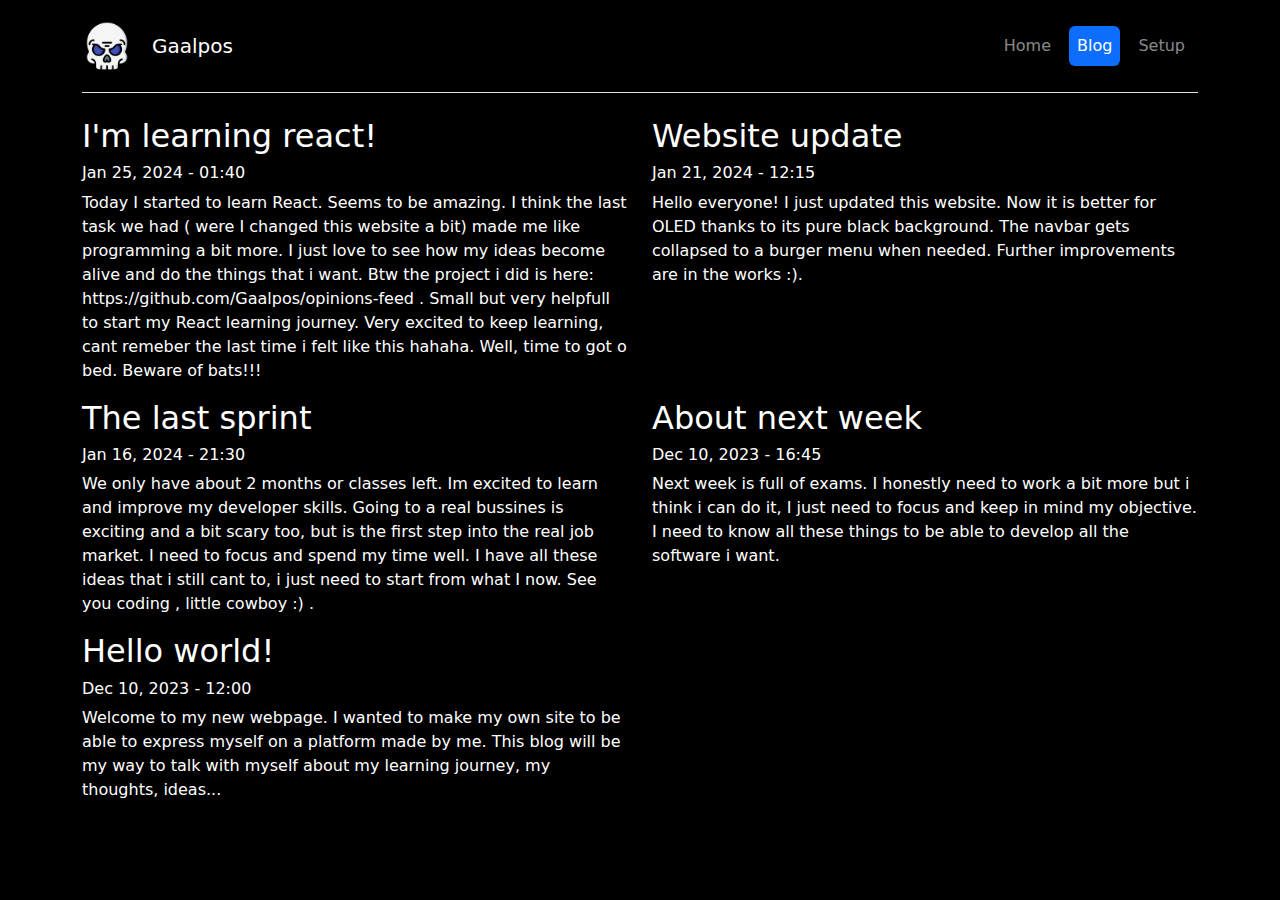
==== blog.html @ fbeebda8 "blog post and other fixes and updates" ====
<!doctype html>
<html lang="en">

<head>
    <meta charset="utf-8">
    <meta name="viewport" content="width=device-width, initial-scale=1">
    <title>Gaalpos - Blog</title>
    <link rel="icon" type="image/x-icon" href="assets/imgs/esqueleto.png">
    <link rel="stylesheet" href="https://cdn.jsdelivr.net/npm/bootstrap@5.3.2/dist/css/bootstrap.min.css">
    <link rel="stylesheet" href="https://cdn.jsdelivr.net/npm/bootstrap@5.3.2/dist/js/bootstrap.bundle.min.js">
    <link rel="stylesheet" href="assets/styles.css">
    <script src="https://code.jquery.com/jquery-3.5.1.slim.min.js"></script>
    <script src="https://cdn.jsdelivr.net/npm/@popperjs/core@2.9.1/dist/umd/popper.min.js"></script>
    <script src="https://maxcdn.bootstrapcdn.com/bootstrap/4.5.2/js/bootstrap.min.js"></script>
</head>

<body>
    <div class="container">

        <header class="navbar navbar-expand-md navbar-dark d-flex flex-wrap  py-3 mb-4 border-bottom ">

            <a class="navbar-brand d-flex align-items-center" href="index.html">
                <img src="assets/imgs/craneo.png" class="bd-placeholder-img rounded-circle" alt="logo"
                    style="width: 50px; margin-right:1em;">
                Gaalpos
            </a>
            <!-- This is not an empty button, its used when the navbar collapses -->
            <button class="navbar-toggler" type="button" data-toggle="collapse" data-target="#navbarCollapse">
                <span class="navbar-toggler-icon"></span>
            </button>


            <div class="collapse navbar-collapse justify-content-end" id="navbarCollapse">
                <nav>
                    <ul class="navbar-nav nav-pills ">
                        <br>

                        <li class="nav-item"><a href="index.html" class="nav-link ">Home</a>
                        </li>
                        <li class="nav-item"><a href="blog.html" class="nav-link active">Blog</a></li>
                        <li class="nav-item"><a href="setup.html" class="nav-link">Setup</a></li>
                    </ul>
                </nav>
            </div>
        </header>
    </div>


    <div class="container">
        <div class="row">
            <!-- <div class="col col-12 col-lg-6 ">
                <h1>Title</h1>
                <h6> Date here</h6>
                <p> Content</p>
            </div> -->

            <!-- new posts under here -->

            <div class="col col-12 col-lg-6 ">
                <h2>I'm learning react!</h2>
                <h6> Jan 25, 2024 - 01:40</h6>
                <p> Today I started to learn React. Seems to be amazing. I think the last task we had ( were I changed
                    this website a bit)
                    made me like programming a bit more. I just love to see how my ideas become alive and do the things
                    that i want. Btw the project i did
                    is here: https://github.com/Gaalpos/opinions-feed . Small but very helpfull to start my React
                    learning journey. Very excited to keep learning, cant
                    remeber the last time i felt like this hahaha. Well, time to got o bed. Beware of bats!!!
                </p>
            </div>
            <div class="col col-12 col-lg-6 ">
                <h2>Website update</h2>
                <h6> Jan 21, 2024 - 12:15</h6>
                <p> Hello everyone! I just updated this website. Now it is better for OLED thanks to its pure black
                    background.
                    The navbar gets collapsed to a burger menu when needed. Further improvements are in the works :).
                </p>
            </div>

            <div class="col col-12 col-lg-6 ">
                <h2>The last sprint</h2>
                <h6> Jan 16, 2024 - 21:30</h6>
                <p> We only have about 2 months or classes left. Im excited to learn and improve my developer skills.
                    Going to a real bussines is exciting and a bit scary too, but is the first step into the real job
                    market. I need to focus and spend my time well. I have all these ideas that i still cant to, i just
                    need to start from what I now. See you coding , little cowboy :) .</p>
            </div>

            <div class="col col-12 col-lg-6 ">
                <h2>About next week</h2>
                <h6> Dec 10, 2023 - 16:45</h6>
                <p> Next week is full of exams. I honestly need to work a bit more but i think i can do it, I just need
                    to focus and keep in mind my objective.
                    I need to know all these things to be able to develop all the software i want.
                </p>
            </div>



            <div class="col col-12 col-lg-6 ">
                <h2>Hello world!</h2>
                <h6> Dec 10, 2023 - 12:00</h6>
                <p> Welcome to my new webpage. I wanted to make my own site to be able to express myself on a platform
                    made by me. This blog will be my way to talk with myself about my learning journey, my thoughts,
                    ideas... </p>
            </div>




        </div>
    </div>
</body>

</html>
---- assets/styles.css ----
body {
    background-color: black;
    color: white;
}



.card {
    background-color: rgb(0, 0, 0);
    color: white;
    /* border: solid rgb(13, 110, 253); */

    /* 13, 110, 253 */
}

.navbar {
    background-color: black;
}

.negro {
    background-color: black;
    color: wh;

}

.nav-item {
    text-align: center;
    margin: 5px;
}

.fixed-top-container {
    position: fixed;
    background-color: #000000;

}

.content {
    margin-top: 100px;
}

.navbar-brand-container {
    display: flex;
    align-items: center;
}

.navbar-item {
    vertical-align: middle;
}
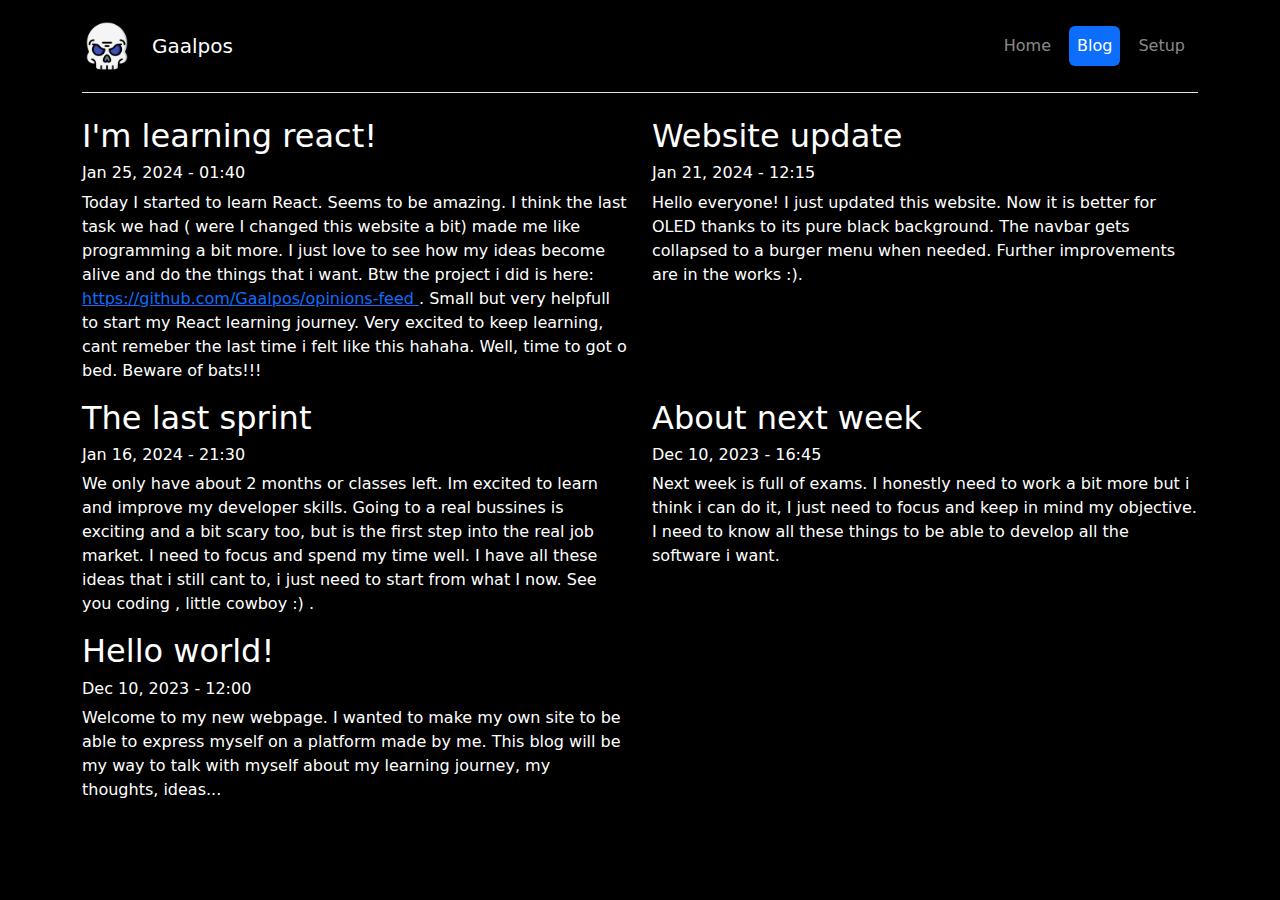
==== commit c52e231d: "a" ====
--- a/blog.html
+++ b/blog.html
@@ -63,7 +63,9 @@
                     this website a bit)
                     made me like programming a bit more. I just love to see how my ideas become alive and do the things
                     that i want. Btw the project i did
-                    is here: https://github.com/Gaalpos/opinions-feed . Small but very helpfull to start my React
+                    is here: <a href="https://github.com/Gaalpos/opinions-feed " target="_blank">
+                        https://github.com/Gaalpos/opinions-feed </a> . Small but very
+                    helpfull to start my React
                     learning journey. Very excited to keep learning, cant
                     remeber the last time i felt like this hahaha. Well, time to got o bed. Beware of bats!!!
                 </p>
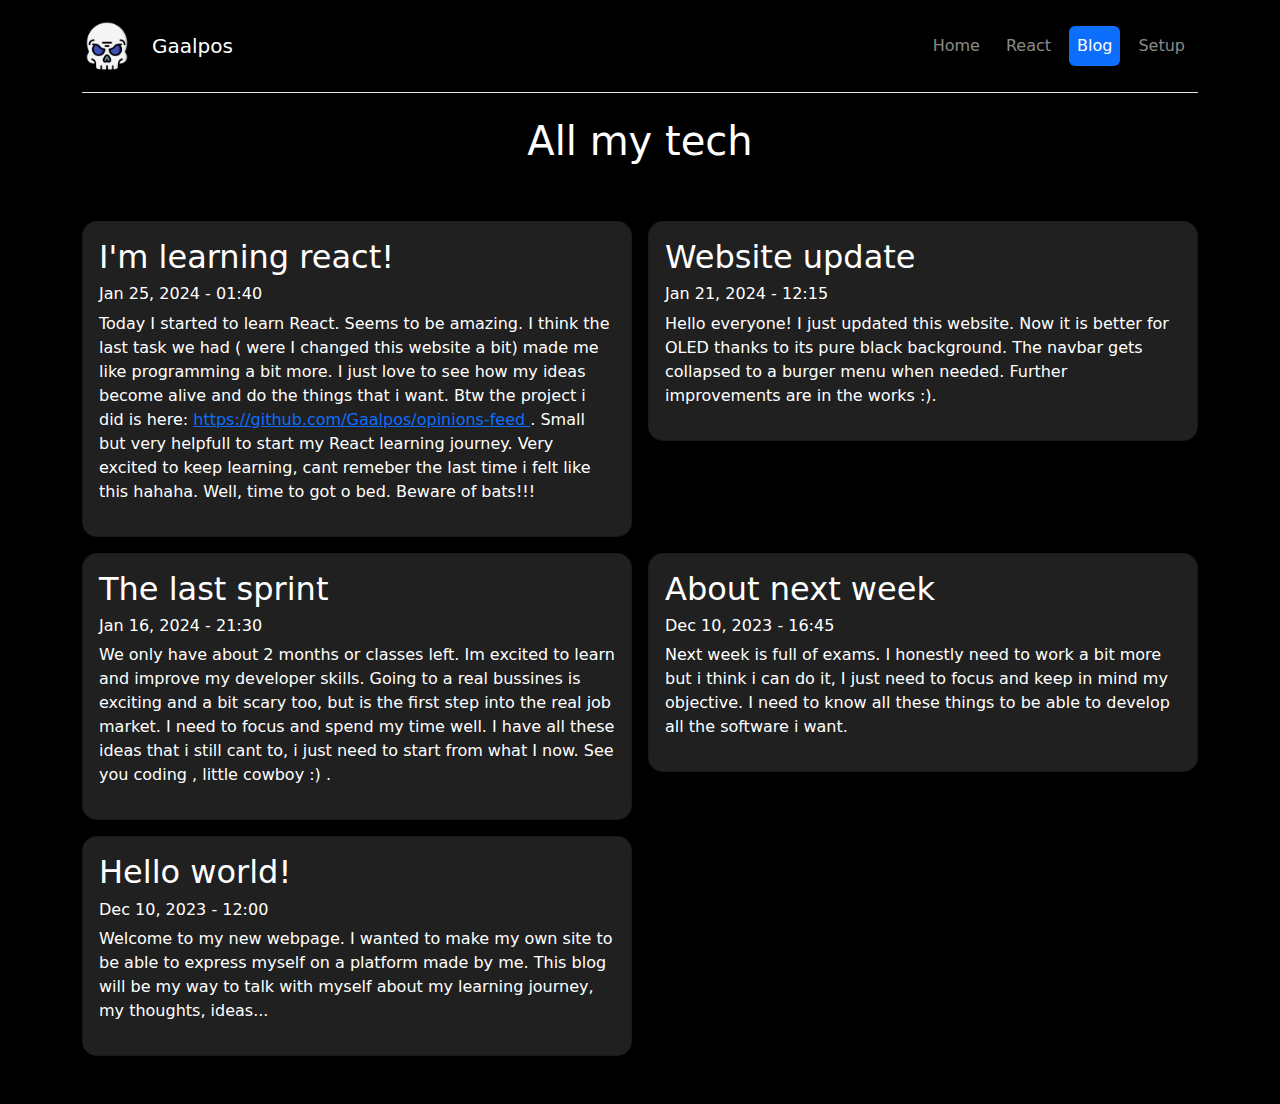
==== commit 2f9ce404: "update" ====
--- a/blog.html
+++ b/blog.html
@@ -35,8 +35,8 @@
                     <ul class="navbar-nav nav-pills ">
                         <br>
 
-                        <li class="nav-item"><a href="index.html" class="nav-link ">Home</a>
-                        </li>
+                        <li class="nav-item"><a href="index.html" class="nav-link ">Home</a></li>
+                        <li class="nav-item"><a href="react.html" class="nav-link">React</a></li>
                         <li class="nav-item"><a href="blog.html" class="nav-link active">Blog</a></li>
                         <li class="nav-item"><a href="setup.html" class="nav-link">Setup</a></li>
                     </ul>
@@ -45,71 +45,94 @@
         </header>
     </div>
 
-
-    <div class="container">
-        <div class="row">
-            <!-- <div class="col col-12 col-lg-6 ">
-                <h1>Title</h1>
-                <h6> Date here</h6>
-                <p> Content</p>
-            </div> -->
-
-            <!-- new posts under here -->
-
-            <div class="col col-12 col-lg-6 ">
-                <h2>I'm learning react!</h2>
-                <h6> Jan 25, 2024 - 01:40</h6>
-                <p> Today I started to learn React. Seems to be amazing. I think the last task we had ( were I changed
-                    this website a bit)
-                    made me like programming a bit more. I just love to see how my ideas become alive and do the things
-                    that i want. Btw the project i did
-                    is here: <a href="https://github.com/Gaalpos/opinions-feed " target="_blank">
-                        https://github.com/Gaalpos/opinions-feed </a> . Small but very
-                    helpfull to start my React
-                    learning journey. Very excited to keep learning, cant
-                    remeber the last time i felt like this hahaha. Well, time to got o bed. Beware of bats!!!
-                </p>
-            </div>
-            <div class="col col-12 col-lg-6 ">
-                <h2>Website update</h2>
-                <h6> Jan 21, 2024 - 12:15</h6>
-                <p> Hello everyone! I just updated this website. Now it is better for OLED thanks to its pure black
-                    background.
-                    The navbar gets collapsed to a burger menu when needed. Further improvements are in the works :).
-                </p>
-            </div>
-
-            <div class="col col-12 col-lg-6 ">
-                <h2>The last sprint</h2>
-                <h6> Jan 16, 2024 - 21:30</h6>
-                <p> We only have about 2 months or classes left. Im excited to learn and improve my developer skills.
-                    Going to a real bussines is exciting and a bit scary too, but is the first step into the real job
-                    market. I need to focus and spend my time well. I have all these ideas that i still cant to, i just
-                    need to start from what I now. See you coding , little cowboy :) .</p>
-            </div>
-
-            <div class="col col-12 col-lg-6 ">
-                <h2>About next week</h2>
-                <h6> Dec 10, 2023 - 16:45</h6>
-                <p> Next week is full of exams. I honestly need to work a bit more but i think i can do it, I just need
-                    to focus and keep in mind my objective.
-                    I need to know all these things to be able to develop all the software i want.
-                </p>
-            </div>
+    <div class="container text-center">
+        <h1> All my tech</h1>
+        <div class="album py-5 text-start">
+            <div class="row row-cols-1 row-cols-sm-2 row-cols-md-3 g-3" id="contenedor">
 
 
+                <div class="col col-sm-12 col-md-6 col-lg-6">
+                    <div class="card shadow-sm">
+                        <div class="card-body">
+                            <h2>I'm learning react!</h2>
+                            <h6> Jan 25, 2024 - 01:40</h6>
+                            <p> Today I started to learn React. Seems to be amazing. I think the last task we had ( were
+                                I changed
+                                this website a bit)
+                                made me like programming a bit more. I just love to see how my ideas become alive and do
+                                the things
+                                that i want. Btw the project i did
+                                is here: <a href="https://github.com/Gaalpos/opinions-feed " target="_blank">
+                                    https://github.com/Gaalpos/opinions-feed </a> . Small but very
+                                helpfull to start my React
+                                learning journey. Very excited to keep learning, cant
+                                remeber the last time i felt like this hahaha. Well, time to got o bed. Beware of
+                                bats!!!
+                            </p>
+                        </div>
+                    </div>
+                </div>
 
-            <div class="col col-12 col-lg-6 ">
-                <h2>Hello world!</h2>
-                <h6> Dec 10, 2023 - 12:00</h6>
-                <p> Welcome to my new webpage. I wanted to make my own site to be able to express myself on a platform
-                    made by me. This blog will be my way to talk with myself about my learning journey, my thoughts,
-                    ideas... </p>
+                <div class="col col-sm-12 col-md-6 col-lg-6">
+                    <div class="card shadow-sm">
+                        <div class="card-body">
+                            <h2>Website update</h2>
+                            <h6> Jan 21, 2024 - 12:15</h6>
+                            <p> Hello everyone! I just updated this website. Now it is better for OLED thanks to its
+                                pure black
+                                background.
+                                The navbar gets collapsed to a burger menu when needed. Further improvements are in the
+                                works :).
+                            </p>
+                        </div>
+                    </div>
+                </div>
+
+                <div class="col col-sm-12 col-md-6 col-lg-6">
+                    <div class="card shadow-sm">
+                        <div class="card-body">
+                            <h2>The last sprint</h2>
+                            <h6> Jan 16, 2024 - 21:30</h6>
+                            <p> We only have about 2 months or classes left. Im excited to learn and improve my
+                                developer skills.
+                                Going to a real bussines is exciting and a bit scary too, but is the first step into the
+                                real job
+                                market. I need to focus and spend my time well. I have all these ideas that i still cant
+                                to, i just
+                                need to start from what I now. See you coding , little cowboy :) .</p>
+                        </div>
+                    </div>
+                </div>
+
+                <div class="col col-sm-12 col-md-6 col-lg-6">
+                    <div class="card shadow-sm">
+                        <div class="card-body">
+                            <h2>About next week</h2>
+                            <h6> Dec 10, 2023 - 16:45</h6>
+                            <p> Next week is full of exams. I honestly need to work a bit more but i think i can do it,
+                                I just need
+                                to focus and keep in mind my objective.
+                                I need to know all these things to be able to develop all the software i want.
+                            </p>
+                        </div>
+                    </div>
+                </div>
+
+                <div class="col col-sm-12 col-md-6 col-lg-6">
+                    <div class="card shadow-sm">
+                        <div class="card-body">
+                            <h2>Hello world!</h2>
+                            <h6> Dec 10, 2023 - 12:00</h6>
+                            <p> Welcome to my new webpage. I wanted to make my own site to be able to express myself on
+                                a platform
+                                made by me. This blog will be my way to talk with myself about my learning journey, my
+                                thoughts,
+                                ideas... </p>
+                        </div>
+                    </div>
+                </div>
+
             </div>
-
-
-
-
         </div>
     </div>
 </body>
--- a/assets/styles.css
+++ b/assets/styles.css
@@ -6,8 +6,10 @@
 
 
 .card {
-    background-color: rgb(0, 0, 0);
+    background-color: rgb(32, 32, 32);
     color: white;
+    border-radius: 15px;
+
     /* border: solid rgb(13, 110, 253); */
 
     /* 13, 110, 253 */
@@ -45,4 +47,37 @@
 
 .navbar-item {
     vertical-align: middle;
+}
+
+.projectsCard {
+    padding: 5px;
+}
+
+.btn-outline-primary1 {
+    color: aquamarine;
+}
+
+.btn-outline-primary {
+    background-color: blueviolet;
+    /* Replace #yourColor with your desired color */
+    border-color: blueviolet;
+    /* Replace #yourColor with your desired color */
+}
+
+.btn-outline-primary:hover {
+    background-color: blueviolet;
+    /* Replace #yourHoverColor with your desired hover color */
+    border-color: blueviolet;
+    /* Replace #yourHoverColor with your desired hover color */
+}
+
+.botoncito {
+    margin: 5px;
+    background-color: rgb(13, 110, 253);
+    color: rgb(255, 255, 255);
+}
+
+.botoncito:hover {
+    color: rgb(255, 255, 255);
+    background-color: rgb(86, 86, 86);
 }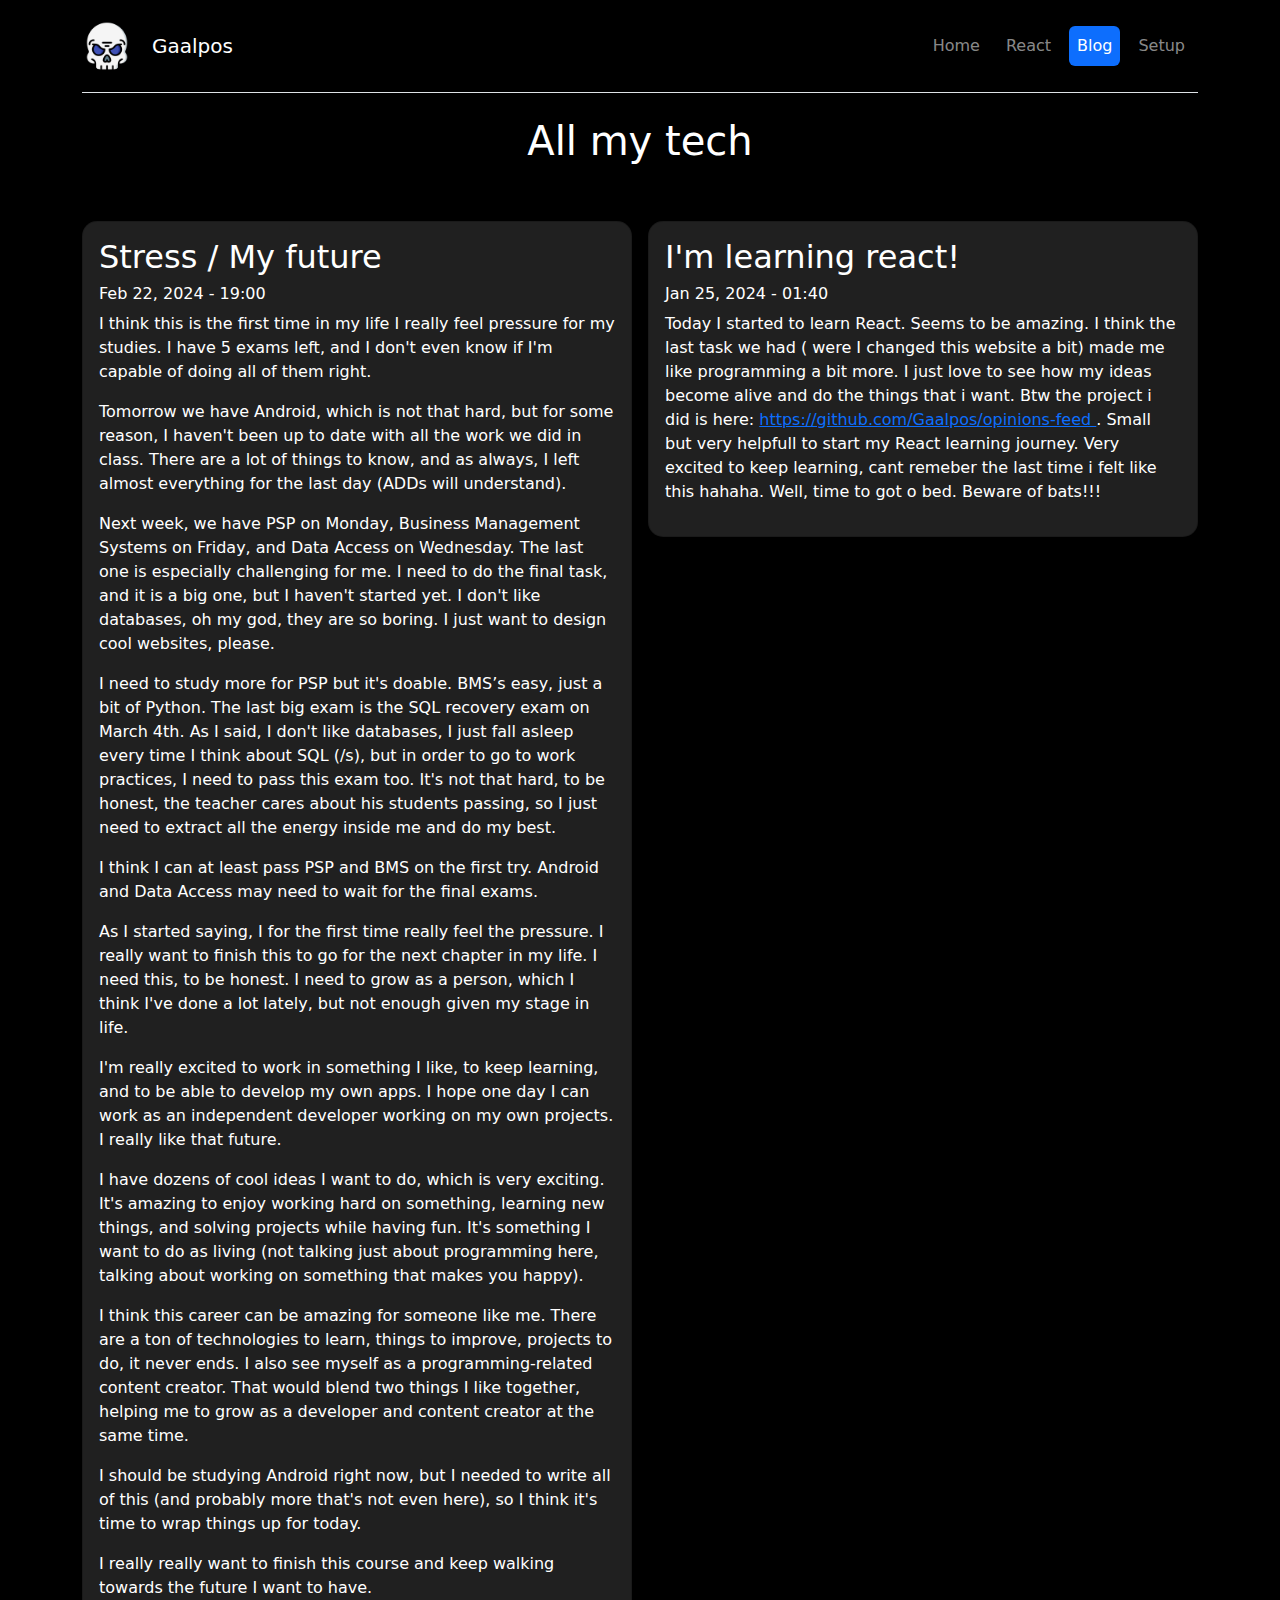
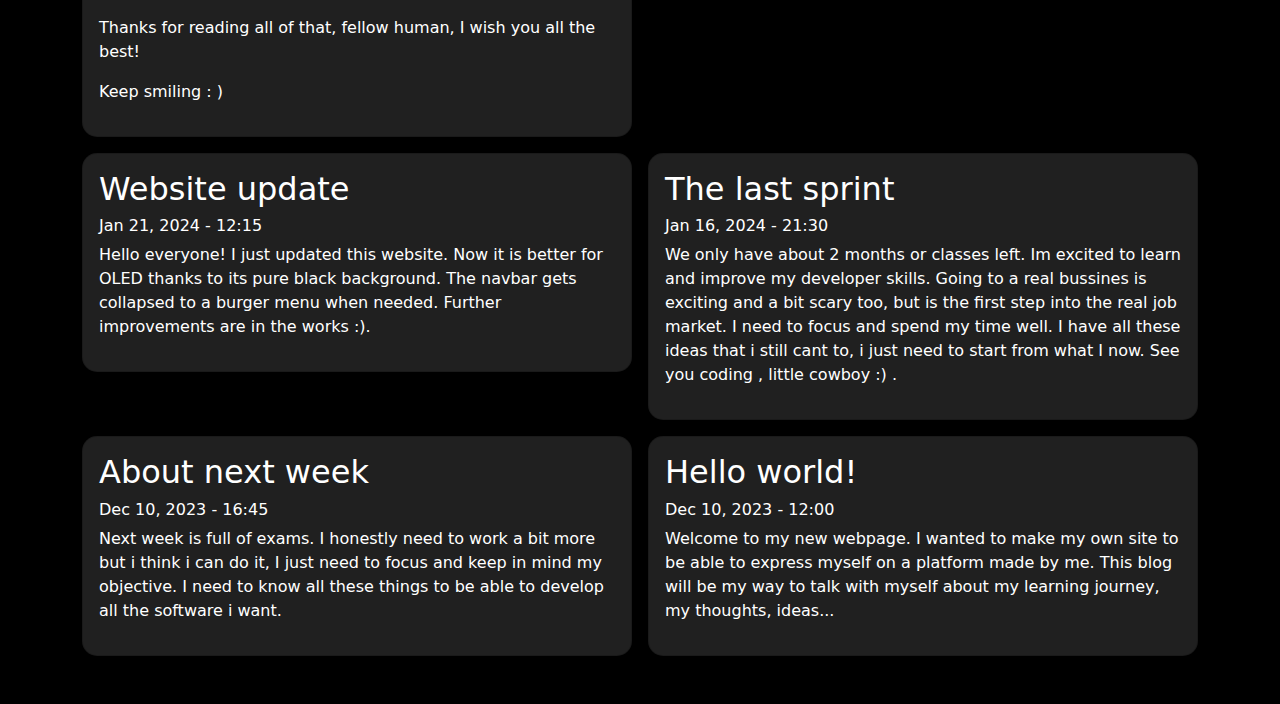
==== commit c13bebba: "new post" ====
--- a/blog.html
+++ b/blog.html
@@ -50,6 +50,64 @@
         <div class="album py-5 text-start">
             <div class="row row-cols-1 row-cols-sm-2 row-cols-md-3 g-3" id="contenedor">
 
+                <div class="col col-sm-12 col-md-6 col-lg-6">
+                    <div class="card shadow-sm">
+                        <div class="card-body">
+                            <h2>Stress / My future</h2>
+                            <h6> Feb 22, 2024 - 19:00</h6>
+                            I think this is the first time in my life I really feel pressure for my studies. I have 5
+                            exams left, and I don't even know if I'm capable of doing all of them right.
+                            <p></p>
+                            Tomorrow we have Android, which is not that hard, but for some reason, I haven't been up to
+                            date with all the work we did in class. There are a lot of things to know, and as always, I
+                            left almost everything for the last day (ADDs will understand).
+                            <p></p>
+                            Next week, we have PSP on Monday, Business Management Systems on Friday, and Data Access on
+                            Wednesday. The last one is especially challenging for me. I need to do the final task, and
+                            it is a big one, but I haven't started yet. I don't like databases, oh my god, they are so
+                            boring. I just want to design cool websites, please.
+                            <p></p>
+                            I need to study more for PSP but it's doable. BMS’s easy, just a bit of Python. The last
+                            big exam is the SQL recovery exam on March 4th. As I said, I don't like databases, I just
+                            fall asleep every time I think about SQL (/s), but in order to go to work practices, I need
+                            to pass this exam too. It's not that hard, to be honest, the teacher cares about his
+                            students passing, so I just need to extract all the energy inside me and do my best.
+                            <p></p>
+                            I think I can at least pass PSP and BMS on the first try. Android and Data Access may need
+                            to wait for the final exams.
+                            <p></p>
+                            As I started saying, I for the first time really feel the pressure. I really want to finish
+                            this to go for the next chapter in my life. I need this, to be honest. I need to grow as a
+                            person, which I think I've done a lot lately, but not enough given my stage in life.
+                            <p></p>
+                            I'm really excited to work in something I like, to keep learning, and to be able to develop
+                            my own apps. I hope one day I can work as an independent developer working on my own
+                            projects. I really like that future.
+                            <p></p>
+                            I have dozens of cool ideas I want to do, which is very exciting. It's amazing to enjoy
+                            working hard on something, learning new things, and solving projects while having fun. It's
+                            something I want to do as living (not talking just about programming here, talking about
+                            working on something that makes you happy).
+                            <p></p>
+                            I think this career can be amazing for someone like me. There are a ton of technologies to
+                            learn, things to improve, projects to do, it never ends. I also see myself as a
+                            programming-related content creator. That would blend two things I like together, helping me
+                            to grow as a developer and content creator at the same time.
+                            <p></p>
+                            I should be studying Android right now, but I needed to write all of this (and probably more
+                            that's not even here), so I think it's time to wrap things up for today.
+                            <p></p>
+                            I really really want to finish this course and keep walking towards the future I want to
+                            have.
+                            <p></p>
+                            Thanks for reading all of that, fellow human, I wish you all the best!
+                            <p></p>
+                            Keep smiling : )
+
+                            </p>
+                        </div>
+                    </div>
+                </div>
 
                 <div class="col col-sm-12 col-md-6 col-lg-6">
                     <div class="card shadow-sm">
--- a/assets/styles.css
+++ b/assets/styles.css
@@ -2,8 +2,6 @@
     background-color: black;
     color: white;
 }
-
-
 
 .card {
     background-color: rgb(32, 32, 32);
@@ -57,27 +55,33 @@
     color: aquamarine;
 }
 
-.btn-outline-primary {
-    background-color: blueviolet;
-    /* Replace #yourColor with your desired color */
-    border-color: blueviolet;
-    /* Replace #yourColor with your desired color */
+.btn {
+    margin: 3px;
 }
 
-.btn-outline-primary:hover {
-    background-color: blueviolet;
-    /* Replace #yourHoverColor with your desired hover color */
-    border-color: blueviolet;
-    /* Replace #yourHoverColor with your desired hover color */
+.iframe {
+    width: 700px;
+    height: 800px;
+    transform: scale(0.5);
+    transform-origin: 0 0;
 }
 
-.botoncito {
-    margin: 5px;
-    background-color: rgb(13, 110, 253);
-    color: rgb(255, 255, 255);
+.iframe-container {
+    display: flex;
+    justify-content: center;
+    align-items: center;
+    height: 100vh;
+    /* Adjust as needed */
 }
 
-.botoncito:hover {
-    color: rgb(255, 255, 255);
-    background-color: rgb(86, 86, 86);
+.iframe2 {
+    width: 600px;
+    height: 700px;
+    transform: scale(0.5);
+    transform-origin: 0 0;
+}
+
+.frame {
+    width: 100%;
+    background-color: #79797900;
 }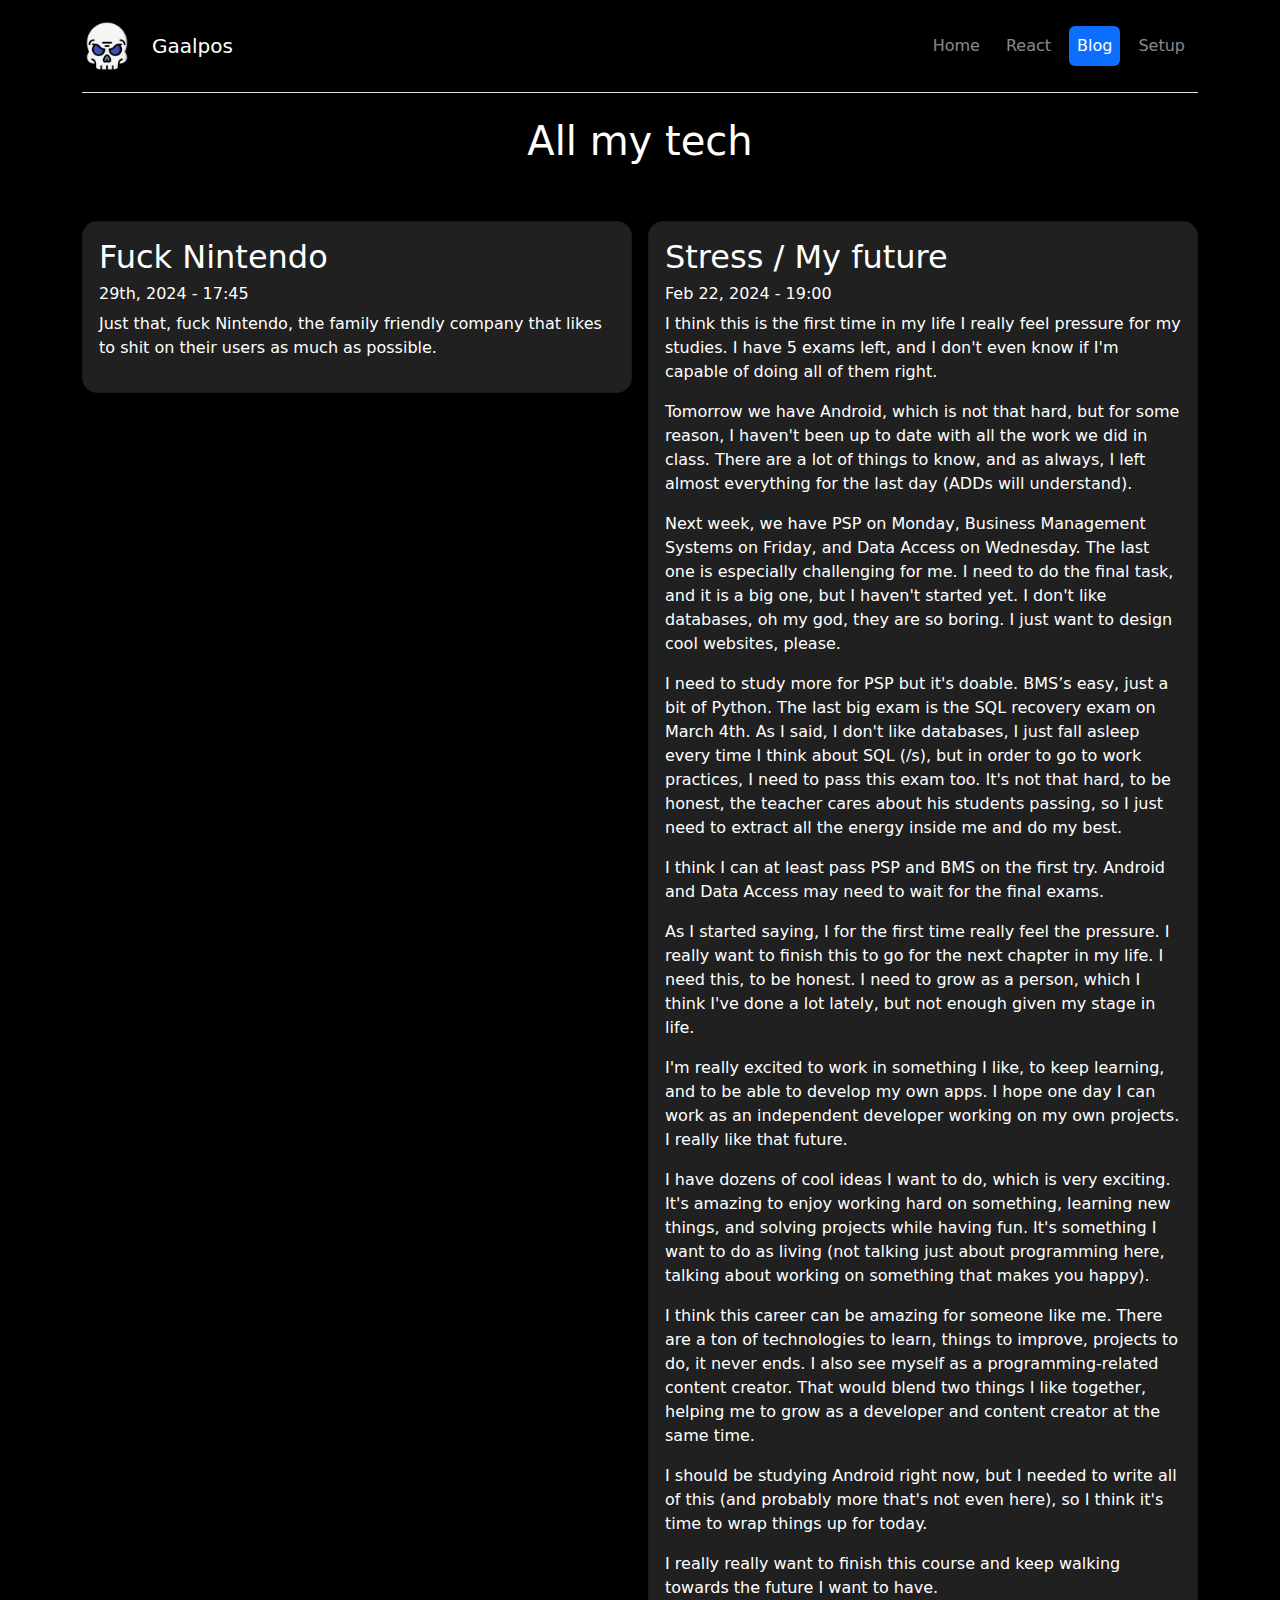
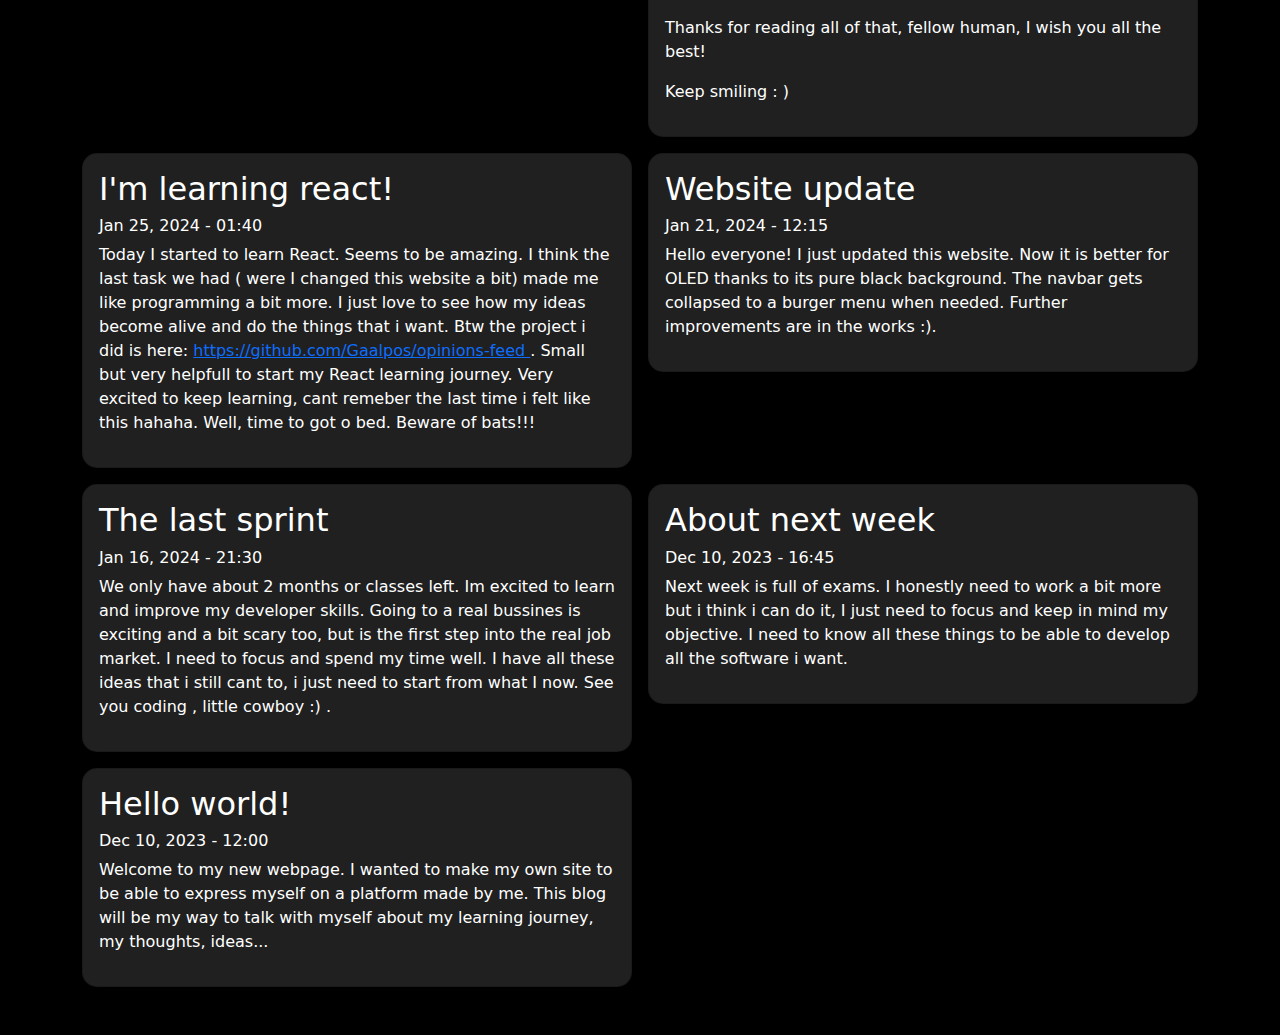
==== commit 2a490564: "fck nintendo" ====
--- a/blog.html
+++ b/blog.html
@@ -49,6 +49,33 @@
         <h1> All my tech</h1>
         <div class="album py-5 text-start">
             <div class="row row-cols-1 row-cols-sm-2 row-cols-md-3 g-3" id="contenedor">
+
+                <!-- 
+                <div class="col col-sm-12 col-md-6 col-lg-6">
+                    <div class="card shadow-sm">
+                        <div class="card-body">
+                            <h2> </h2>
+                            <h6> date </h6>
+                            <p> 
+                                
+                            </p>
+                        </div>
+                    </div>
+                </div> -->
+
+                <div class="col col-sm-12 col-md-6 col-lg-6">
+                    <div class="card shadow-sm">
+                        <div class="card-body">
+                            <h2> Fuck Nintendo</h2>
+                            <h6> 29th, 2024 - 17:45 </h6>
+                            <p>
+                                Just that, fuck Nintendo, the family friendly company that likes to shit on their users
+                                as much as possible.
+                            </p>
+                        </div>
+                    </div>
+                </div>
+
 
                 <div class="col col-sm-12 col-md-6 col-lg-6">
                     <div class="card shadow-sm">
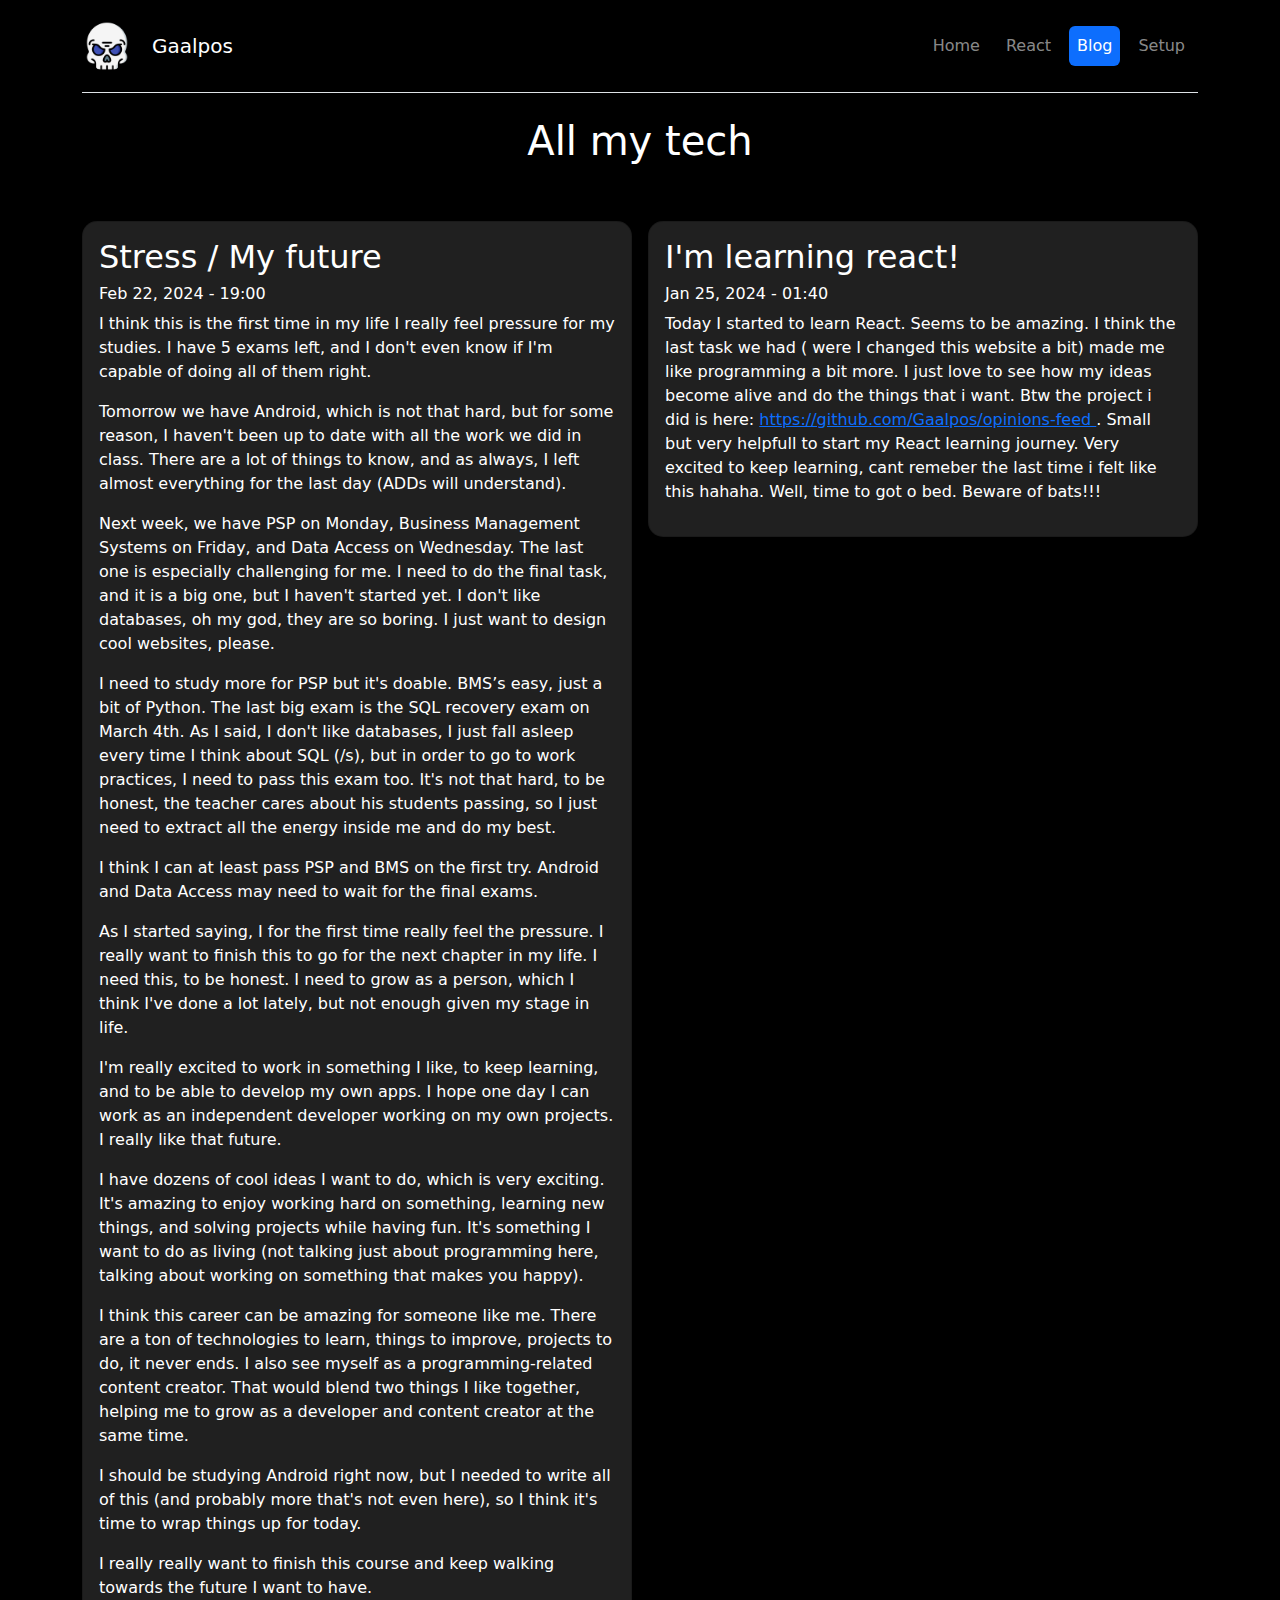
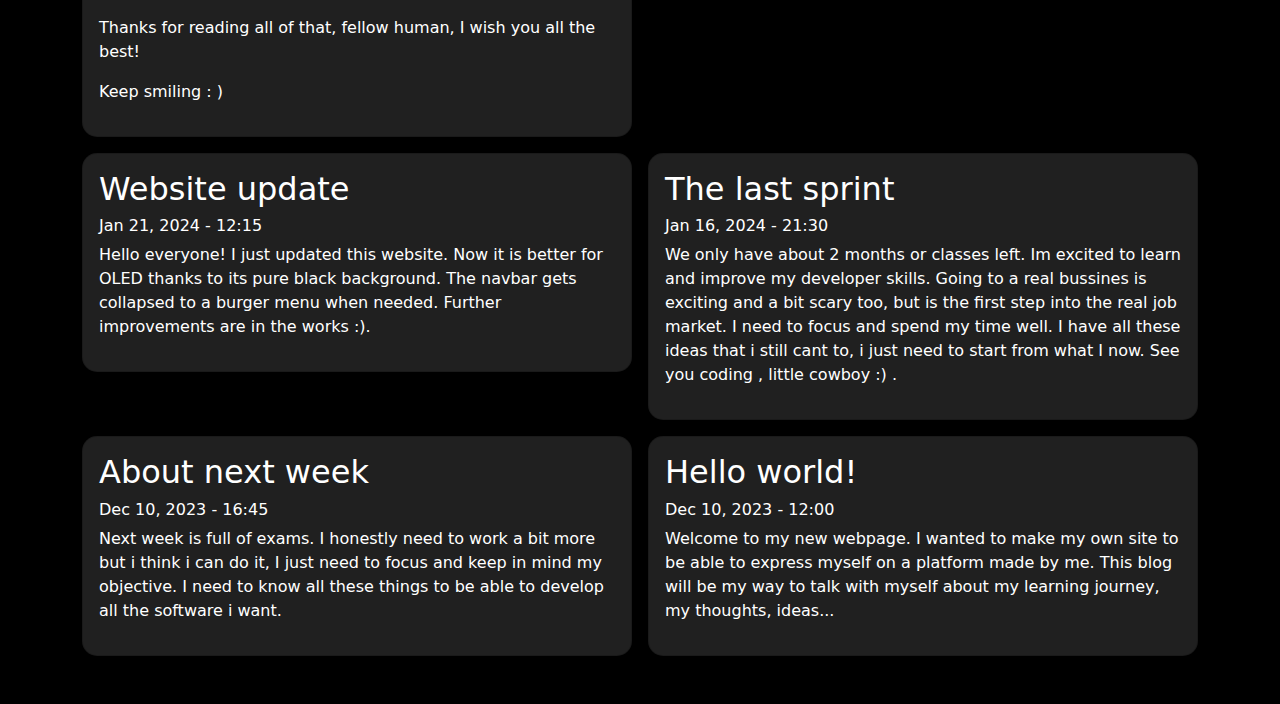
==== commit 372f4491: "small fix" ====
--- a/blog.html
+++ b/blog.html
@@ -62,20 +62,6 @@
                         </div>
                     </div>
                 </div> -->
-
-                <div class="col col-sm-12 col-md-6 col-lg-6">
-                    <div class="card shadow-sm">
-                        <div class="card-body">
-                            <h2> Fuck Nintendo</h2>
-                            <h6> 29th, 2024 - 17:45 </h6>
-                            <p>
-                                Just that, fuck Nintendo, the family friendly company that likes to shit on their users
-                                as much as possible.
-                            </p>
-                        </div>
-                    </div>
-                </div>
-
 
                 <div class="col col-sm-12 col-md-6 col-lg-6">
                     <div class="card shadow-sm">
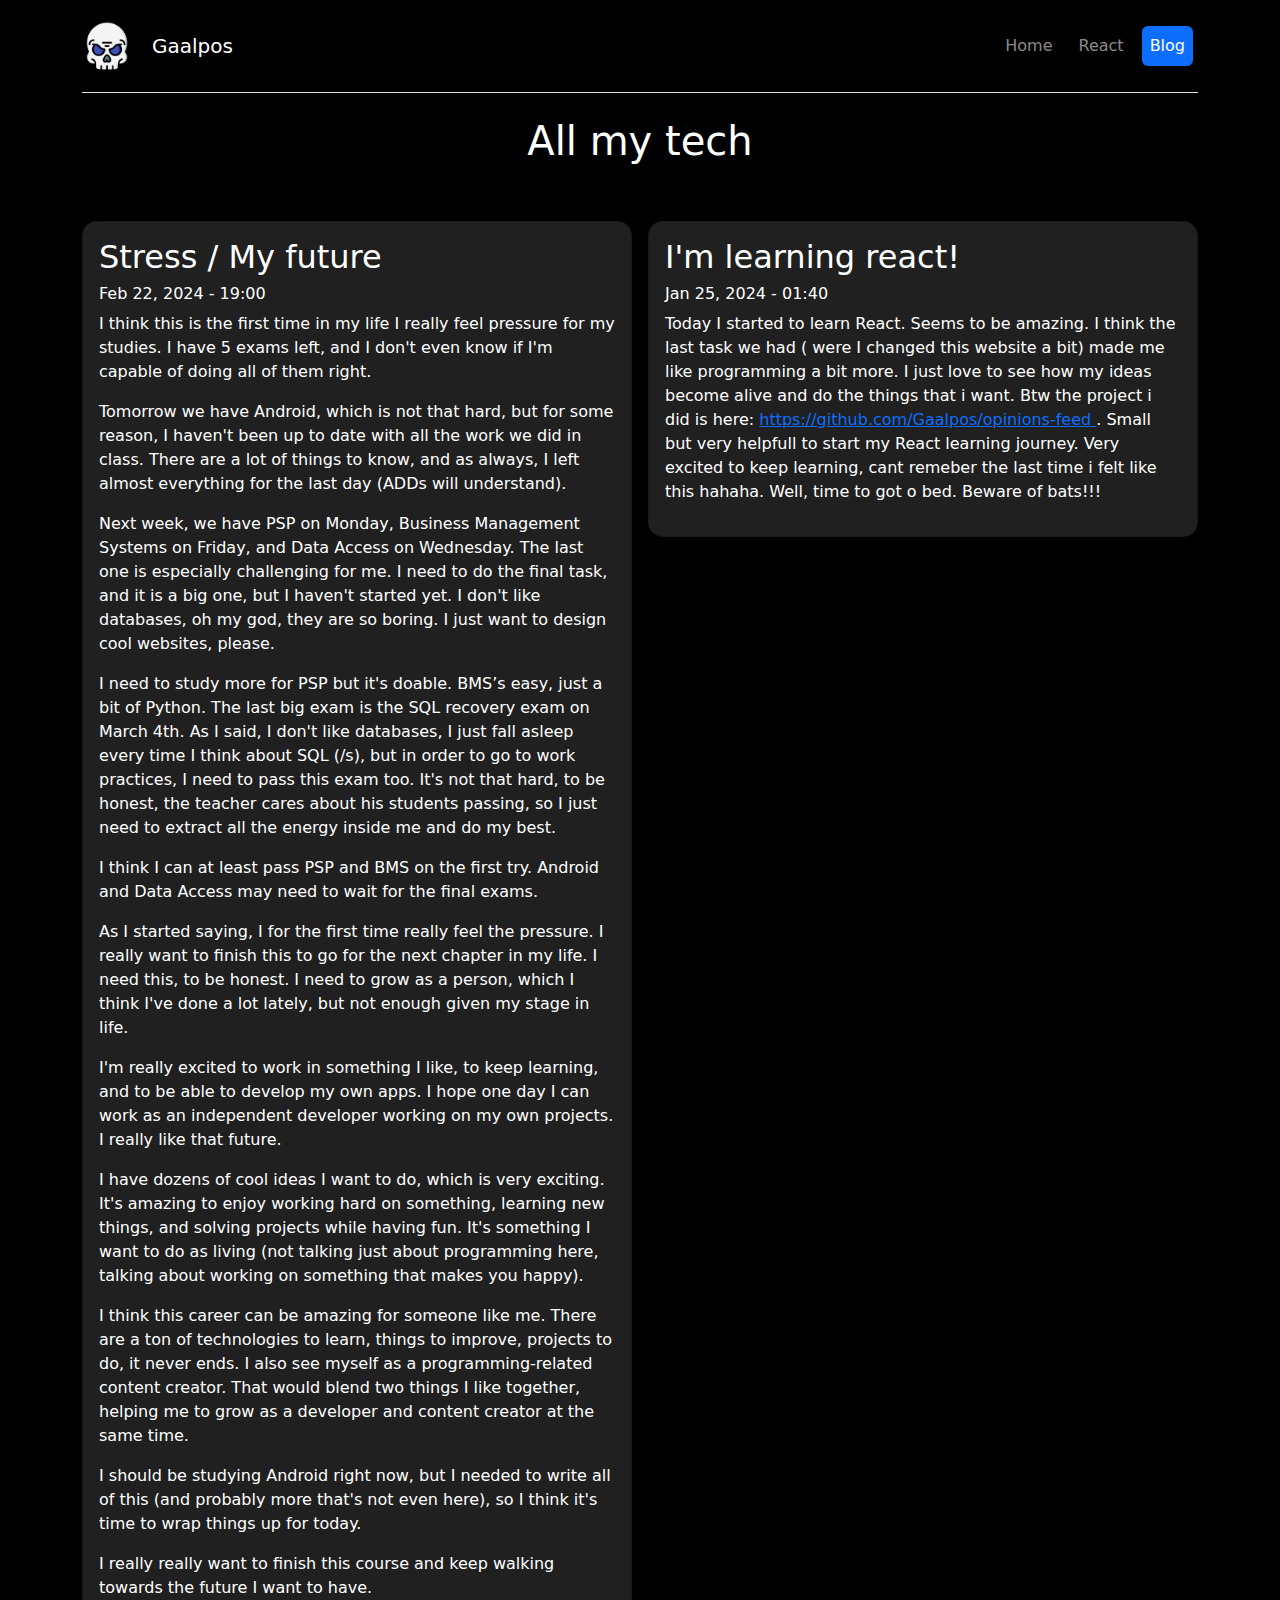
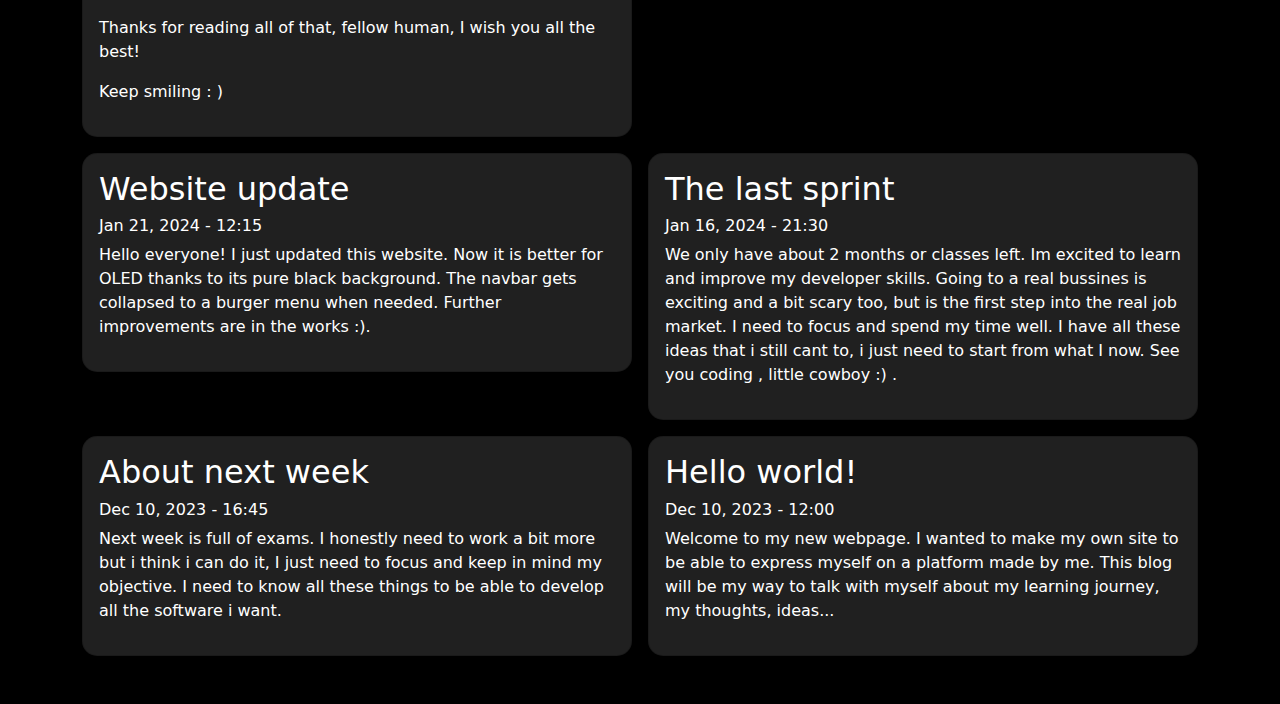
==== commit 12136648: "setup page hidden" ====
--- a/blog.html
+++ b/blog.html
@@ -38,7 +38,7 @@
                         <li class="nav-item"><a href="index.html" class="nav-link ">Home</a></li>
                         <li class="nav-item"><a href="react.html" class="nav-link">React</a></li>
                         <li class="nav-item"><a href="blog.html" class="nav-link active">Blog</a></li>
-                        <li class="nav-item"><a href="setup.html" class="nav-link">Setup</a></li>
+                        <!-- <li class="nav-item"><a href="setup.html" class="nav-link">Setup</a></li> -->
                     </ul>
                 </nav>
             </div>
--- a/assets/styles.css
+++ b/assets/styles.css
@@ -1,5 +1,5 @@
 body {
-    background-color: black;
+    background-color: rgb(0, 0, 0);
     color: white;
 }
 
